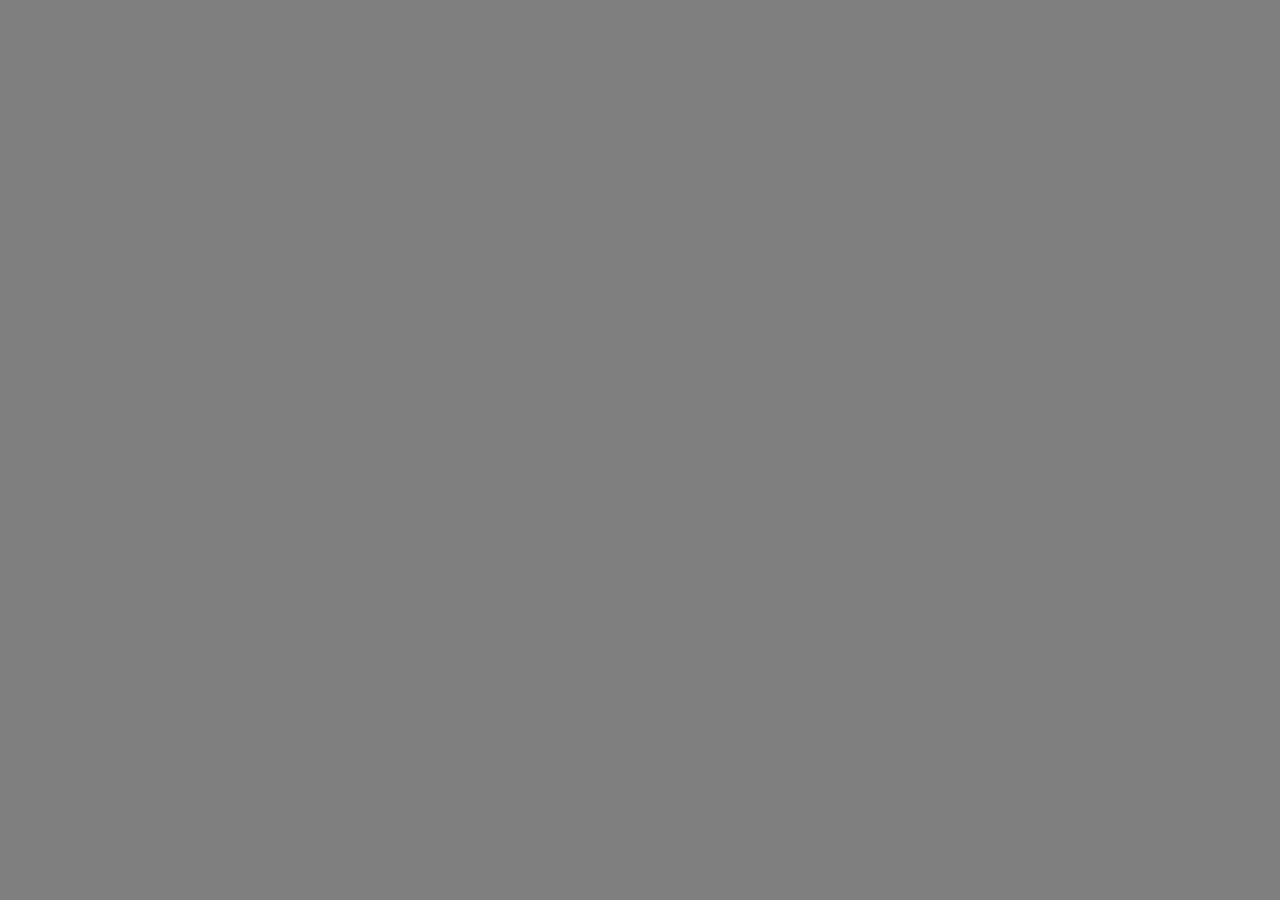
==== index.html @ 97218203 "init" ====
<html lang="en">

<head>
    <meta charset="UTF-8">
    <meta name="viewport" content="width=device-width, initial-scale=1.0">
    <meta name="description" content="">
    <meta name="keywords" content="">
    <meta name="author" content="Michele De Giorgi">

    <title>The Digital Humanities 2.0</title>

    <link rel="stylesheet" type="text/css" href="css/style.css">
    <link rel="stylesheet" type="text/css" href="css/menu.css">
    <link rel="icon" type="image/png" href="">
    <script src="script/main.js"></script>
</head>

<body>
    <!-- Navbar -->
    <div class="menu-wrap">
        <input type="checkbox" id="toggler" class="toggler">
        <div class="hamburger">
            <div></div>
        </div>
        <div class="menu">
            <div>
                <div>
                    <ul>
                        <li><a href="#">Home</a></li>
                        <li><a href="instructionmanual.html">Instruction Manual</a></li>
                        <li><a id="aboutmenu" href="#about">About</a></li>
                        <li><a href="topic/whatdh.html">What is(n't) Digital Humanities</a></li>
                        <li><a href="topic/opensource.html">Open Source</a></li>
                        <li><a href="topic/generativehumanities.html">Generative Humanities</a></li>
                        <li><a href="topic/processgod.html">Process is the new god</a></li>
                        <li><a href="topic/theorypractice.html">Making theory, making practice</a></li>
                        <li><a href="topic/curation.html">Curation</a></li>
                        <li><a href="topic/discfinitude.html">Disciplinary finitude</a></li>
                        <li><a href="topic/beyonddh.html">Beyond Digital Humanities</a></li>
                    </ul>
                </div>
            </div>
        </div>
    </div>

    <section class="intro-showcase">
        <div class="video-container">
            <video src="https://i.imgur.com/MPFaMmq.mp4" autoplay muted loop></video>
        </div>
        <div class="container">
            <h1 id="pagetitle">The Digital Humanites Manifesto 2.0</h1>
        </div>
    </section>

    <section class="topics">
        <article class="topic topic1">
            <div class="container">
                <h2>What is(n't) Digital Humanities</h2>
                <a href="topic/whatdh.html"><input type="button" class="btn" value="Read more"></a>
            </div>
        </article>

        <article class="topic topic2">
            <div class="container">
                <h2>Open Source</h2>
                <a href="topic/opensource.html"><input type="button" class="btn" value="Read more"></a>
            </div>
        </article>

        <article class="topic topic3">
            <div class="container">
                <h2>Generative Humanities</h2>
                <a href="topic/generativehumanities.html"><input type="button" class="btn" value="Read more"></a>
            </div>
        </article>

        <article class="topic topic4">
            <div class="container">
                <h2>Process is the new god</h2>
                <a href="topic/processgod.html"><input type="button" class="btn" value="Read more"></a>
            </div>
        </article>

        <article class="topic topic5">
            <div class="container">
                <h2>Making theory, making practice</h2>
                <a href="topic/theorypractice.html"><input type="button" class="btn" value="Read more"></a>
            </div>
        </article>

        <article class="topic topic6">
            <div class="container">
                <h2>Curation</h2>
                <a href="topic/curation.html"><input type="button" class="btn" value="Read more"></a>
            </div>
        </article>

        <article class="topic topic7">
            <div class="container">
                <h2>Disciplinary finitude</h2>
                <a href="topic/discfinitude.html"><input type="button" class="btn" value="Read more"></a>
            </div>
        </article>

        <article class="topic topic8">
            <div class="container">
                <h2>Beyond Digital Humanities</h2>
                <a href="topic/beyonddh.html"><input type="button" class="btn" value="Read more"></a>
            </div>
        </article>

    </section>



    <section id="about">
        <div class="container">
            <h2>About</h2>
            <blockquote cite="http://www.toddpresner.com/?p=7">
                The purpose of the Digital Humanities Manifesto is
                to arouse debate about what the Humanities can and should be doing
                in the 21st century, particularly concerning the digital culture wars,
                which are, by and large, being fought and won by corporate interests.
                It is also a call to assert the relevance and necessity of the Humanities
                in a time of downsizing and persistent requiems of their death.
                The Humanities, I believe, are more necessary than ever as our cultural heritage
                as a species migrates to digital formats.
                This is a watershed moment in the history of human civilization,
                in which our relationship to knowledge and information is changing in profound and
                unpredictable ways. Digital Humanities studies the cultural and social impact of new
                technologies as well as takes an active role in the design, implementation, interrogation,
                and subversion of these technologies.
                <p>-<a href="http://www.toddpresner.com/?p=7">Todd Presner</a>, Chair of UCLA’s Digital Humanities
                    Program</p>
            </blockquote>
            <p>
                The document was released in 2009. Even if the document was released over 10 years ago, many of its
                points are still unrealized today. Some of its parts were written by Jeffrey Schnapp, Todd Presner and
                Peter Lunenfeld.
                Other parts were written (and critiqued) by commenters on the Commentpress blog and still
                other parts of the manifesto were written by authors who participated in the seminars.
                This document has the hand and words of about 100 people in it.
            </p>
            <p>
                This website is an interactive and dynamic adaption of the document, that was realized by
                Michele De Giorgi (597916), a student from Pisa University, for the course
                of Web design and Web programming. <br>
                If you have any question, please feel free to send an email to
                <a href="mailto:m.degiorgi4@studenti.unipi.it">m.degiorgi4 (at) studenti.unipi.it</a>
            </p>
            <p class="credits">
                The videos used in the big headers were downloaded from <a href="https://www.pexels.com"
                    target="_blank">Pexels.com</a>
                and <a href="https://pixabay.com/" target="_blank">Pixabay.com</a>.
                All the gifs were downloaded from <a href="https://giphy.com" target="_blank">Giphy.com</a> and some of
                the cool ones were created by
                <a href="https://giphy.com/g1ft3d" target="_blank">G1ft3d</a>, <a
                    href="https://giphy.com/11udart">Vibeke Bertelsen (Udart)</a>,
                <a href="https://giphy.com/anthonyantonellis" target="_blank">Anthony Antonellis</a>, <a
                    href="https://giphy.com/stefanie_franciotti" target="_blank">Stefanie Franciotti</a>,
                <a href="https://giphy.com/kingpalewave" target="_blank">kingpalewave</a> and <a
                    href="https://giphy.com/hateplow" target="_blank">hateplow</a>.
                The icons were made by <a href="https://www.flaticon.com/authors/ultimatearm" title="ultimatearm"
                    target="_blank">ultimatearm</a> and <a href="https://www.flaticon.com/authors/freepik" title="Freepik">Freepik</a> 
                from <a href="https://www.flaticon.com/"
                    title="Flaticon">www.flaticon.com</a>

            </p>
        </div>
    </section>


</body>

</html>
---- css/style.css ----
@import url('https://fonts.googleapis.com/css2?family=Open+Sans:ital,wght@0,300;0,400;0,600;0,700;0,800;1,300;1,400;1,600;1,700;1,800&display=swap');
@import url('https://fonts.googleapis.com/css2?family=Nunito:ital,wght@0,200;0,300;0,400;0,600;0,700;0,800;0,900;1,200;1,300;1,400;1,600;1,700;1,800;1,900&display=swap');

/* Reset for box-sizing */
*,
*::before,
*::after {
    box-sizing: border-box;
    margin: 0;
    padding: 0;
}

html {
    scroll-behavior: smooth;
}

body {
    font-family: 'Open Sans', sans-serif, 'Nunito', sans-serif;
    font-size: 1.25em;
    line-height: 1.5em;
    margin: 0;
    padding: 0;
}

.main {
    opacity: 0;
    display: none;
    transition: opacity 2s ease-in;
}

.container {
    width: 100%;
    margin: auto;
    text-align: center;
    overflow: hidden;
    padding: 0rem 1rem;
}

/* Typography */
h1,
h2,
h3,
h4 {
    font-family: 'Open Sans', sans-serif;
    font-weight: 800;
}

p {
    font-family: 'Nunito', sans-serif;
}

/* Buttons */
.btn {
    display: inline-block;
    padding: 20px 35px;
    background: rgba(1, 0, 0, 0);
    color: #fff;
    border-radius: 0px;
    border: 1px #fff solid;
    margin-top: 5px;
    font-size: 1em;
    cursor: pointer;
}

.btn:hover {
    background: #17bebbff;
    transform: scale(0.98);
}

/* Before we start page*/
.intro-showcase {
    position: relative;
    width: 100%;
    height: 100vh;
    display: flex;
    flex-direction: column;
    align-items: center;
    justify-content: center;
    text-align: center;
    padding: 0 20px;
    color: #FFF;
}

.intro-showcase .btn {
    margin: 10px 50px;
}

.intro-showcase #no:hover {
    background-color: #e4572eff;
}

.intro-showcase h1 {
    line-height: 1.1em;
    font-weight: 800;
    font-size: 1.777em;
    margin-bottom: 20px;
}

.video-container {
    position: absolute;
    top: 0;
    left: 0;
    width: 100%;
    height: 100%;
    overflow: hidden;
    background: url(mg/intro-cover.jpg) no-repeat center center center/cover;
}

.video-container video {
    min-width: 100%;
    min-height: 100%;
    object-fit: cover;
    position: absolute;
    top: 50%;
    left: 50%;
    transform: translate(-50%, -50%);
}

.video-container::after {
    content: "";
    position: absolute;
    top: 0;
    left: 0;
    height: 100%;
    width: 100%;
    background-color: rgba(1, 0, 0, 0.5)
}

.intro-showcase .container {
    z-index: 10;
}

/* Search elsewhere page */
.nopage {
    display: flex;
    justify-content: center;
    align-items: center;
    height: 100vh;
    background: #2e282aff;
}

.nopage img {
    width: 100%;
}

.nopage h1 {
    color: #fff;
    font-size: 1.777em;
    line-height: 1.2em;
    margin: 40px 0px 20px 0px;
}

.nopage .btn {
    padding: 10px 10px;
}

.nopage .btn:hover {
    background-color: #e4572eff;
}

/* Introduction page */
.intro-header {
    background-color: #ffc914ff;
    height: 100vh;
    display: flex;
    justify-content: center;
    align-items: center;
}

.intro-header .container p {
    font-size: 1.777em;
    font-weight: 500;
    line-height: 1em;
}

.slider-wrapper {
    font-size: 2.369em;
    font-weight: 800;
    font-family: 'Open Sans', sans-serif;
    text-transform: uppercase;
    display: flex;
    align-items: center;
    justify-content: center;
    margin-top: 20px;
}

.intro-header .slider {
    height: 70px;
    padding-top: 10px;
    padding-left: 15px;
    overflow: hidden;
}

.intro-header .slider div {
    height: 50px;
    margin-bottom: 50px;
    padding: 2px 15px;
    text-align: center;
    box-sizing: border-box;
}

.slider-text1 {
    animation: slide 2.5s linear infinite;
}

@keyframes slide {
    0% {
        margin-top: -400px;
    }

    11% {
        margin-top: -300px;
    }

    22% {
        margin-top: -300px;
    }

    33% {
        margin-top: -200px;
    }

    44% {
        margin-top: -200px;
    }

    55% {
        margin-top: -100px;
    }

    66% {
        margin-top: -100px;
    }

    77% {
        margin-top: 0px;
    }

    100% {
        margin-top: 0px;
    }
}

#intro-content {
    height: 100vh;
    width: 100%;
    display: flex;
    justify-content: center;
    align-items: center;
}

#intro-content .container {
    padding: 50px 15px;
}

#intro-content .container h2 {
    color: #2e282aff;
    font-size: 1.777em;
    line-height: 1.2em;
    margin-bottom: 30px;
}

#intro-content .container p {
    color: #2e282aff;
}

.intro-header .btn {
    margin-top: 30px;
    padding: 10px 10px;
}

#intro-content .btn {
    margin-top: 30px;
    padding: 10px 10px;
    border: 1px solid #2e282aff;
    color: #2e282aff;
}

.intro-header .btn:hover {
    background: #2e282aff;
}

#intro-content .btn:hover {
    background: #2e282aff;
    border: 1px solid #FFF;
    color: #fff;
}

/* Instruction manual page */
.wrapper {
    position: relative;
    margin: 0;
    padding: 0;
}

.slide-content {
    display: flex;
    justify-content: center;
    align-items: center;
    height: 100vh;
    color: #fff;
    cursor: pointer;
}

.slide-content span:first-child {
    color: #fff;
    font-size: 1.777em;
    margin-top: -3px;
}

.slide-content span {
    margin-left: 10px;
    font-size: 1.777em;
    font-weight: 800;
}


.slide1 {
    background: #2e282aff;
    -webkit-touch-callout: none;
    -webkit-user-select: none;
    -khtml-user-select: none;
    -moz-user-select: none;
    -ms-user-select: none;
    user-select: none;
}

.slide2 {
    background: #ffc914ff;
    -webkit-touch-callout: none;
    -webkit-user-select: none;
    -khtml-user-select: none;
    -moz-user-select: none;
    -ms-user-select: none;
    user-select: none;
}

.slide3 {
    background: #e4572eff;
    -webkit-touch-callout: none;
    -webkit-user-select: none;
    -khtml-user-select: none;
    -moz-user-select: none;
    -ms-user-select: none;
    user-select: none;
}

.slide4 {
    background: #76b041ff;
    -webkit-touch-callout: none;
    -webkit-user-select: none;
    -khtml-user-select: none;
    -moz-user-select: none;
    -ms-user-select: none;
    user-select: none;
}

.slide5 {
    background: #17bebbff;
    -webkit-touch-callout: none;
    -webkit-user-select: none;
    -khtml-user-select: none;
    -moz-user-select: none;
    -ms-user-select: none;
    user-select: none;
}

.slide-content #button5 span {
    font-family: 'Open Sans', sans-serif;
    color: #fff;
    font-size: 2.369em;
    margin-top: 0;
}

.slide5 #button5 {
    height: 20px;
    width: auto;
    background: rgba(0, 0, 0, 0);
    border: 0;
    animation: CreateButton 1s ease 1 normal forwards;
    cursor: pointer;
}

.slide5 #button5:hover {
    background: #e4572eff;
    transform: scale(0.98);
}

@keyframes CreateButton {
    from {
        border: 0 #fff solid;
        padding: 0;
        padding-top: 0;
        height: 0;
    }

    to {
        border: 1px #fff solid;
        padding: 10px 10px;
        height: 100px;

    }
}

#Ready {
    display: flex;
    flex-direction: column;
    align-items: center;
    justify-content: center;
    height: 100vh;
}

#Ready h2 {
    color: #2e282aff;
    font-size: 1.777em;

}

#Ready p {
    font-family: 'Nunito', sans-serif;
    color: #2e282aff;
    font-size: 1em;
    margin-top: 35px;
}

#Ready .btn {
    margin-top: 25px;
    padding: 10px 10px;
    border: 1px solid #2e282aff;
    color: #2e282aff;
    cursor: pointer;
}

/* Homepage */
.topic {
    display: flex;
    align-items: center;
    justify-content: center;
    height: 50vh;
    width: 100%;
    line-height: 1.6em;
    font-size: 1em;
}

.topic h2 {
    line-height: 1.1em;
    padding: 35px 0;
}

.topic .btn {
    padding: 5px 15px;
}

.topic1 {
    background: #2e282aff;
    color: #fff;
}

.topic2 {
    background: #17bebbff;
    
    color: #fff;
}

.topic3 {
    background: #ffc914ff;
    color: #fff;
}

.topic4 {
    background: #76b041ff;
    color: #fff;
}

.topic5 {
    background: #2e282aff;
    color: #fff;
}

.topic6 {
    background: #17bebbff;
    color: #fff;
}

.topic7 {
    background: #76b041ff;
    color: #fff;
}

.topic8 {
    background: #e4572eff;
    color: #fff;
}

.topic .btn:hover {
    background: #fff;
    color: #2e282aff;
}

#about {
    background: #2e282aff;
    height: auto;
    width: 100%;
    height: auto;
    padding: 50px 0;
}

#about .container {
    text-align: start;
}

#about .container h2 {
    text-align: center;
    color: #fff;
    font-size: 1.777em;
    line-height: 1.2em;
    margin: 0;
    padding: 15px;
}

#about .container blockquote {
    font-family: 'Nunito', sans-serif;
    font-size: 1em;
    color: #fff;
    margin: 0 0 20px 0;
}

#about .container blockquote > p {
    font-size: 0.75em;
    margin: 5px;
    padding: 0;
}

#about .container p {
    color: #fff;
    margin: 25px 0;
}

#about .container p a {
    color: #17bebbff;
    text-decoration: none;
}

#about .container p>a:hover {
    text-decoration: underline;
}

#about .credits {
    font-size: 0.75em;
}

/* Topic related code */
.topic-content {
    width: 100%;
    height: auto;
    display: flex;
    justify-content: center;
    font-family: 'Nunito', sans-serif;
    color: #2e282aff;
    padding: 0;
}

.topic-content h2,
.topic-content h3 {
    text-align: center;
    margin-top: 65px;
    line-height: 1.1em;
}

.topic-content h3 {
    margin-bottom: 20px;
}

.topic-content p {
    margin: 30px 0;
}

.topic-content p > img {
    padding: 30px 0;
}

.topic-content ul {

    margin: -20px 0px 30px 15px;
}

.topic-content ul li {
    padding-bottom: 10px;
}

.topic-content img {
   display: block;
   margin: auto;
   width: 100%;
}

.topic-content picture {
    display: block;
    margin: 30px auto;
    margin: 30px 0;
}

.topic-content picture > p{
    margin-top: 5px;
    margin-bottom: 50px;
}

.topic-content figcaption {
    text-align: center;
    font-size: 0.75em;
}

.topic-content figcaption a {
    color: #17bebbff;
    text-decoration: none;
}

.topic-content figcaption a:hover {
    text-decoration: underline;
}

.content-container {
    margin: 0;
    overflow: hidden;
    padding: 2.5rem 1rem;
    width: 30em;
}

.next-topic-showcase {
    position: relative;
    width: 100%;
    height: 100vh;
    display: flex;
    flex-direction: column;
    align-items: center;
    justify-content: center;
    text-align: center;
    padding: 0 20px;
    color: #FFF;
}

.next-topic-showcase .container {
    z-index: 10;
}

.next-topic-showcase .btn {
    padding: 10px
}

.next-topic-showcase .container .btn:hover {
    transform: scale(0.98);
    background: #fff;
    color: #000;
}

.next-topic-showcase h2 {
    font-size: 1.777em;
    line-height: 1.3em;
    margin: 15px 0;
}

.next-topic-showcase p {
    font-size: 1.333em;
    margin: 5px 0;
}

.next-topic-showcase .btn {
    margin: 20px 0;
}

/* What is(n't) Digital Humanities page */
.topic1 video {
    left: 90%;
}

/* Open source page */
.topic-slide-content {
    display: flex;
    justify-content: center;
    align-items: center;
    flex-direction: column;
    min-height: 85vh;
    color: #fff;
    cursor: pointer;
    padding: 20px;
    text-align: center;
}

.topicslider {
    display: flex;
    align-items: center;
    flex-direction: column;
}

.topicslider h2 {
    text-align: center;
    font-size: 1.777em;
    line-height: 1.2em;
    color: #2e282aff;
    margin: 30px 0;
}

.topicslider img {
    width: 100%;
}

.topicslider .slide1 {
    background: #76b041ff;
}

.topicslider .slide2 {
    background: #ffc914ff;
}

.topicslider .slide3 {
    background: #e4572eff;
}

.topic-slide-content span {
    font-size: 2.369em;
    font-weight: 800;
    margin: 40px 0;
}

/* Process is the new god page */
.topic-content .content-container span {
    text-decoration: line-through;
}

.topic-content .chad,
.topic-content .virgin {
    margin: 30px 0;
    display: flex;
    align-items: center;
    flex-direction: column;
}

.topic-content .chad img,
.topic-content .virgin img {
    width: 50%;
    margin: 15px 0 35px 0;
}

/* Making theory, making practice page */
.topic-content .logo {
    width: 200px;
}

/* Media queries */
@media screen and (min-width: 480px) {
    .container {
        width: 100%;
    }

    /* Topic related code */
    .intro-showcase h1 {
        font-size: 2.369em;
    }

    .intro-showcase h3 {
        font-size: 1.333em;
    }

    .topic-content h2 {
        font-size: 1.777em;
    }

    .topic-content h3 {
        font-size: 1em;
    }

    .topic-content img {
        width: 450px;
    }

    .next-topic-showcase h2 {
        font-size: 1.777em;
    }

    /* Search elsewhere page */
    .nopage img {
        width: 400px;
    }

    /* Introduction page*/
    .slider-wrapper {
        font-size: 3.157em;
    }

    #intro-content .container h2 {
        font-size: 2.369em;
    }

    #intro-content .container {
        width: 80%;
    }

    /* Instruction */
    .slide-content span:first-child {
        font-size: 2.369em;
    }

    .slide-content span {
        font-size: 2.369em;
        font-weight: 800;
    }

    #Ready h2 {
        font-size: 2.369em;
    }

    #Ready p {
        font-size: 1em;
    }

    /* Homepage */
    .topic .btn {
        font-size: 1em;
    }

    .topic {
        font-size: 1.333em;
    }

    #about .container h2 {
        font-size: 2.369em;
    }

    /* What isn't Digital Humanities page */
    .video-container video {
        left: 450px;
    }

    /* Open source page */
    .topicslider img {
        width: 450px;
        margin-bottom: 30px;
    }

    /* Process is the new god page */
    .topic-content .chad img,
    .topic-content .virgin img {
        width: 200px;
        height: auto;
    }
}

@media screen and (min-width: 768px) {
    .container {
        width: 80%;
    }

    .btn {
        font-size: 1.333em;
    }

    /* Before we start page*/
    .intro-showcase h1 {
        font-size: 2.369em;
    }

    .intro-showcase .container {
        width: 80%;
    }

    /* Search elsewhere page */
    .nopage h1 {
        font-size: 2.369em;
    }

    .nopage img {
        width: 400px;
    }

    /* Introduction page */
    .slider-wrapper {
        font-size: 3.157em;
    }

    #intro-content .container p {
        padding: 0 80px;
    }

    #intro-content .container h2 {
        font-size: 2.369em;
    }

    /* Instruction */
    .slide-content span {
        font-size: 3.157em;
    }

    .slide-content span:first-child {
        font-size: 4.209em;
        margin-top: -10px;
    }

    .slide-content #button5 span {
        font-size: 3.157em;
    }

    .slide-content #button5 span {
        font-size: 4.209em;
    }

    @keyframes CreateButton {
        from {
            border: 0 #fff solid;
            padding: 0;
            padding-top: 0;
            height: 0;
        }

        to {
            border: 1px #fff solid;
            padding: 10px 10px;
            height: 120px;

        }
    }

    #Ready h2 {
        font-size: 3.157em;
    }

    #Ready p {
        font-size: 1em;
        margin-top: 50px;
        margin-bottom: 10px;
    }

    /* Homepage */
    .pagetitle {
        font-size: 1.777em;
    }

    .topic .btn {
        font-size: 1em;
    }

    .topic {
        font-size: 1.333em;
    }

    #about .container h2 {
        font-size: 3.157em;
    }

    #about .container {
        text-align: center;
    }

    #about .container p,
    #about .container blockquote {
        padding: 0 80px;
    }
   
}

@media screen and (min-width: 992px) {
    .container {
        width: 80%;
    }

    /* Topic related code */
    .intro-showcase h1 {
        font-size: 3.157em;
    }

    .intro-showcase h3 {
        font-size: 1.777em;
    }

    .topic-content h2 {
        font-size: 1.777em;
    }

    .topic-content h3 {
        font-size: 1em;
    }

    .topic-content img {
        width: 450px;
    }

    .next-topic-showcase h2 {
        font-size: 2.369em;
    }

    .next-topic-showcase p {
        font-size: 1.777em;
    }


    /* Before we start page*/
    .intro-showcase .container {
        width: 80%;
    }

    /* Search elsewhere page */
    .nopage h1 {
        font-size: 2.369em;
    }

    .nopage .btn {
        padding: 20px 30px;
    }

    .nopage img {
        width: 400px;
    }

    /* Introduction page */
    .slider-wrapper {
        font-size: 3.157em;
    }

    #intro-content .container p {
        padding: 0 150px;
    }

    #intro-content .container h2 {
        font-size: 2.369em;
    }

    /* Homepage */
    #about .container p,
    #about .container blockquote {
        padding: 0 150px;
    }

    /* Instruction */
    .slide-content span {
        font-size: 3.157em;
    }

    .slide-content span:first-child {
        font-size: 4.209em;
        margin-top: -10px;
    }

    .slide-content #button5 span {
        font-size: 3.157em;
    }

    .slide-content #button5 span {
        font-size: 4.209em;
    }

    @keyframes CreateButton {
        from {
            border: 0 #fff solid;
            padding: 0;
            padding-top: 0;
            height: 0;
        }

        to {
            border: 1px #fff solid;
            padding: 10px 10px;
            height: 120px;

        }
    }

    #Ready h2 {
        font-size: 3.157em;
    }

    #Ready p {
        font-size: 1.333em;
        margin-top: 50px;
        margin-bottom: 20px;
    }

    /* Homepage */
    .topics {
        display: flex;
        flex-wrap: wrap;
    }

    .topic {
        width: 50%;
    }

    /* What isn't Digital Humanities page */
    .video-container video {
        left: 50%;
    }


    /* Open source page */
    .topic-slide-content {
        padding: 20px 220px;
    }

    .topic-slide-content span {
        font-size: 3.157em;
    }

    .topicslider img {
        width: 500px;
    }
}

@media screen and (min-width: 1200px) {
    .container {
        width: 80%;
    }

    /* Before we start page*/
    .intro-showcase .container {
        width: 80%;
    }

    /* Search elsewhere page */
    .nopage h1 {
        font-size: 3.157em;
    }

    .nopage img {
        width: 500px;
    }

    /* Introduction page */
    .slider-wrapper {
        font-size: 4.209em;
    }

    .intro-header .container p {
        font-size: 2.369em;
        font-weight: 500;
    }

    #intro-content .container p {
        padding: 0 220px;
    }

    #intro-content .container h2 {
        font-size: 2.369em;
    }

    /* Homepage */
    #about .container p,
    #about .container blockquote {
        padding: 0 200px;
    }

    /* Open source page */
    .topic-slide-content {
        padding: 20px 300px;
    }

    .topicslider img {
        width: 40%;
    }
}
---- css/menu.css ----
.menu-wrap {
    position: fixed;
    top: 0;
    left: 0;
    z-index: 99;
}

.menu-wrap .toggler {
    position: absolute;
    top: 0;
    left: 0;
    z-index: 999;
    cursor: pointer;
    width: 50px;
    height: 50px;
    opacity: 0;
}

.menu-wrap .hamburger {
    position: absolute;
    top: 0;
    left: 0;
    z-index: 1;
    padding: 1rem;
    width: 60px;
    height: 60px;
    display: flex;
    align-items: center;
    justify-content: center;
}

/* Hamburger line */
.menu-wrap .hamburger>div {
    position: relative;
    width: 100%;
    height: 3px;
    background-color: #fff;
    display: flex;
    align-items: center;
    justify-content: center;
    transition: all 0.4s ease;
}

/* Top and bottom lines */
.menu-wrap .hamburger>div::before,
.menu-wrap .hamburger>div::after {
    content: '';
    position: absolute;
    z-index: 1;
    top: -10px;
    width: 100%;
    height: 3px;
    background-color: inherit;
}

/* Moves line down */
.menu-wrap .hamburger>div::after {
    top: 10px;
}

/* Toggler animate */
.menu-wrap .toggler:checked+.hamburger>div {
    transform: rotate(135deg);
    background-color: #fff;
}

/* Turn lines into x */
.menu-wrap .toggler:checked+.hamburger>div::before,
.menu-wrap .toggler:checked+.hamburger>div::after {
    top: 0;
    transform: rotate(90deg);
}

/* Rotate on hover when checked */
.menu-wrap .toggler:checked:hover+.hamburger>div {
    transform: rotate(225deg);
}

/* Show menu */
.menu-wrap .toggler:checked ~ .menu{
    visibility: visible;
}

.menu-wrap .toggler:checked ~ .menu > div{
    transition-duration: 0.5s;
    left: 0%;   
}

.menu-wrap .toggler:checked ~ .menu > div > div{
   opacity: 1;
   transition: opacity 1s ease; 
}

#intro-showcase .container {
    position: relative;
}

.menu-wrap .menu {
    position: fixed;
    top: 0;
    left: 0;
    width: 100%;
    height: 100%;
    display: flex;
    align-items: center;
    justify-content: center;
    visibility: hidden;
    font-family: 'Open Sans', sans-serif;
    font-weight: 800;
}

.menu-wrap .menu>div {
    background: #ffc914ff;
    width: 100%;
    height: 200vh;
    display: flex;
    flex: none;
    align-items: center;
    justify-content: center;
    transition: all 0.2s ease;
    position: absolute;
    left: -100%;
}

.menu-wrap .menu>div>div {
    text-align: center;
    max-width: 90vh;
    max-height: 100vh;
    opacity: 0;
    transition: opacity 0.2s ease;
}

.menu-wrap .menu>div>div>ul {
    padding: 0%;
}

.menu-wrap .menu>div>div>ul>li {
    list-style: none;
    color: #2e282aff;
    font-size: 1em;
    padding: 2px;
}


.menu-wrap .menu>div>div>ul>li>a {
    color: #000;
    text-decoration: none;
    text-transform: uppercase;
}

.menu-wrap .menu>div>div>ul>li>a:hover {
    color: #fff;
}

@media screen and (min-width: 480px) {
    .menu-wrap .menu>div>div>ul>li {
        font-size: 1.333em;
    }
}

@media screen and (min-width: 768px) {
    .menu-wrap .menu>div>div>ul>li {
        font-size: 1.777em;
        padding: 5px;
        line-height: 0.9em;
    }
}

@media screen and (min-width: 992px) {
    .menu-wrap .menu>div>div {
        max-width: 100%;
    }

    .menu-wrap .menu>div>div>ul>li {
        font-size: 2.369em;
        padding: 10px;
        line-height: 0.7em;
    }
}
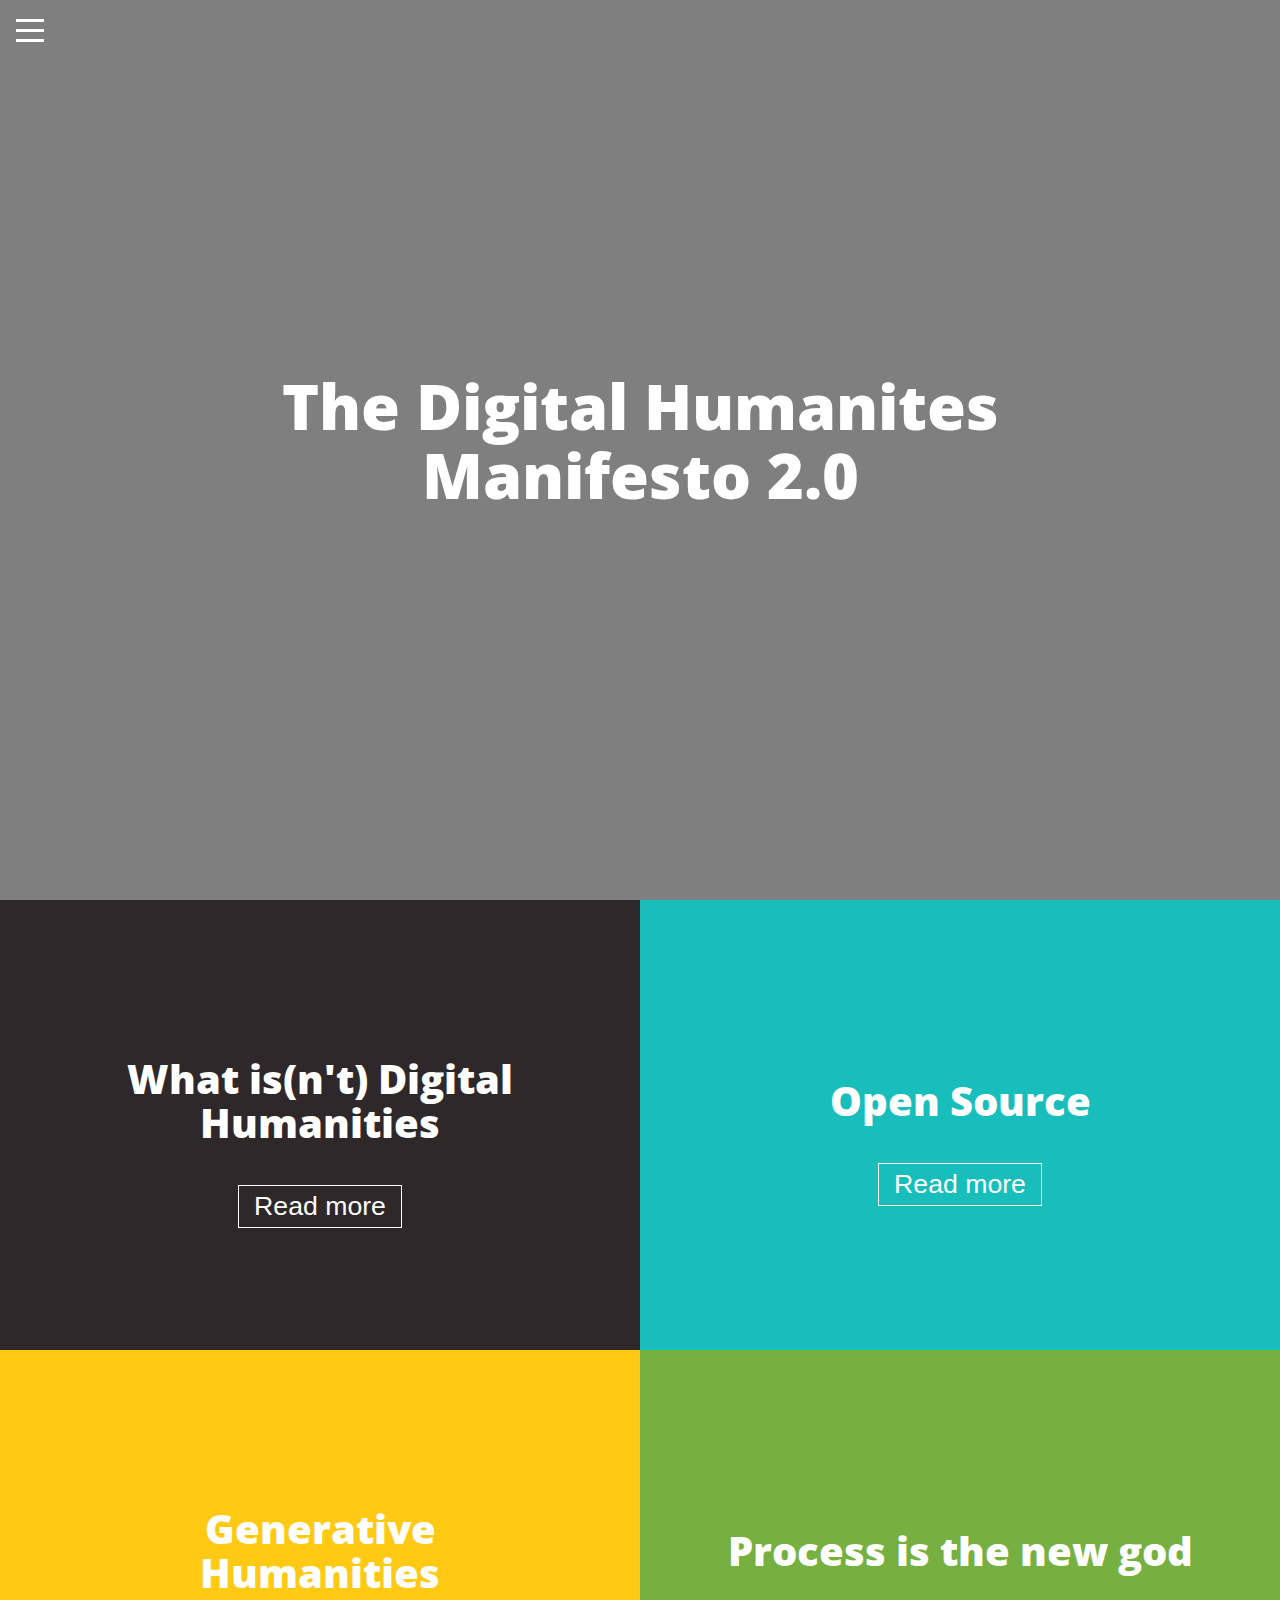
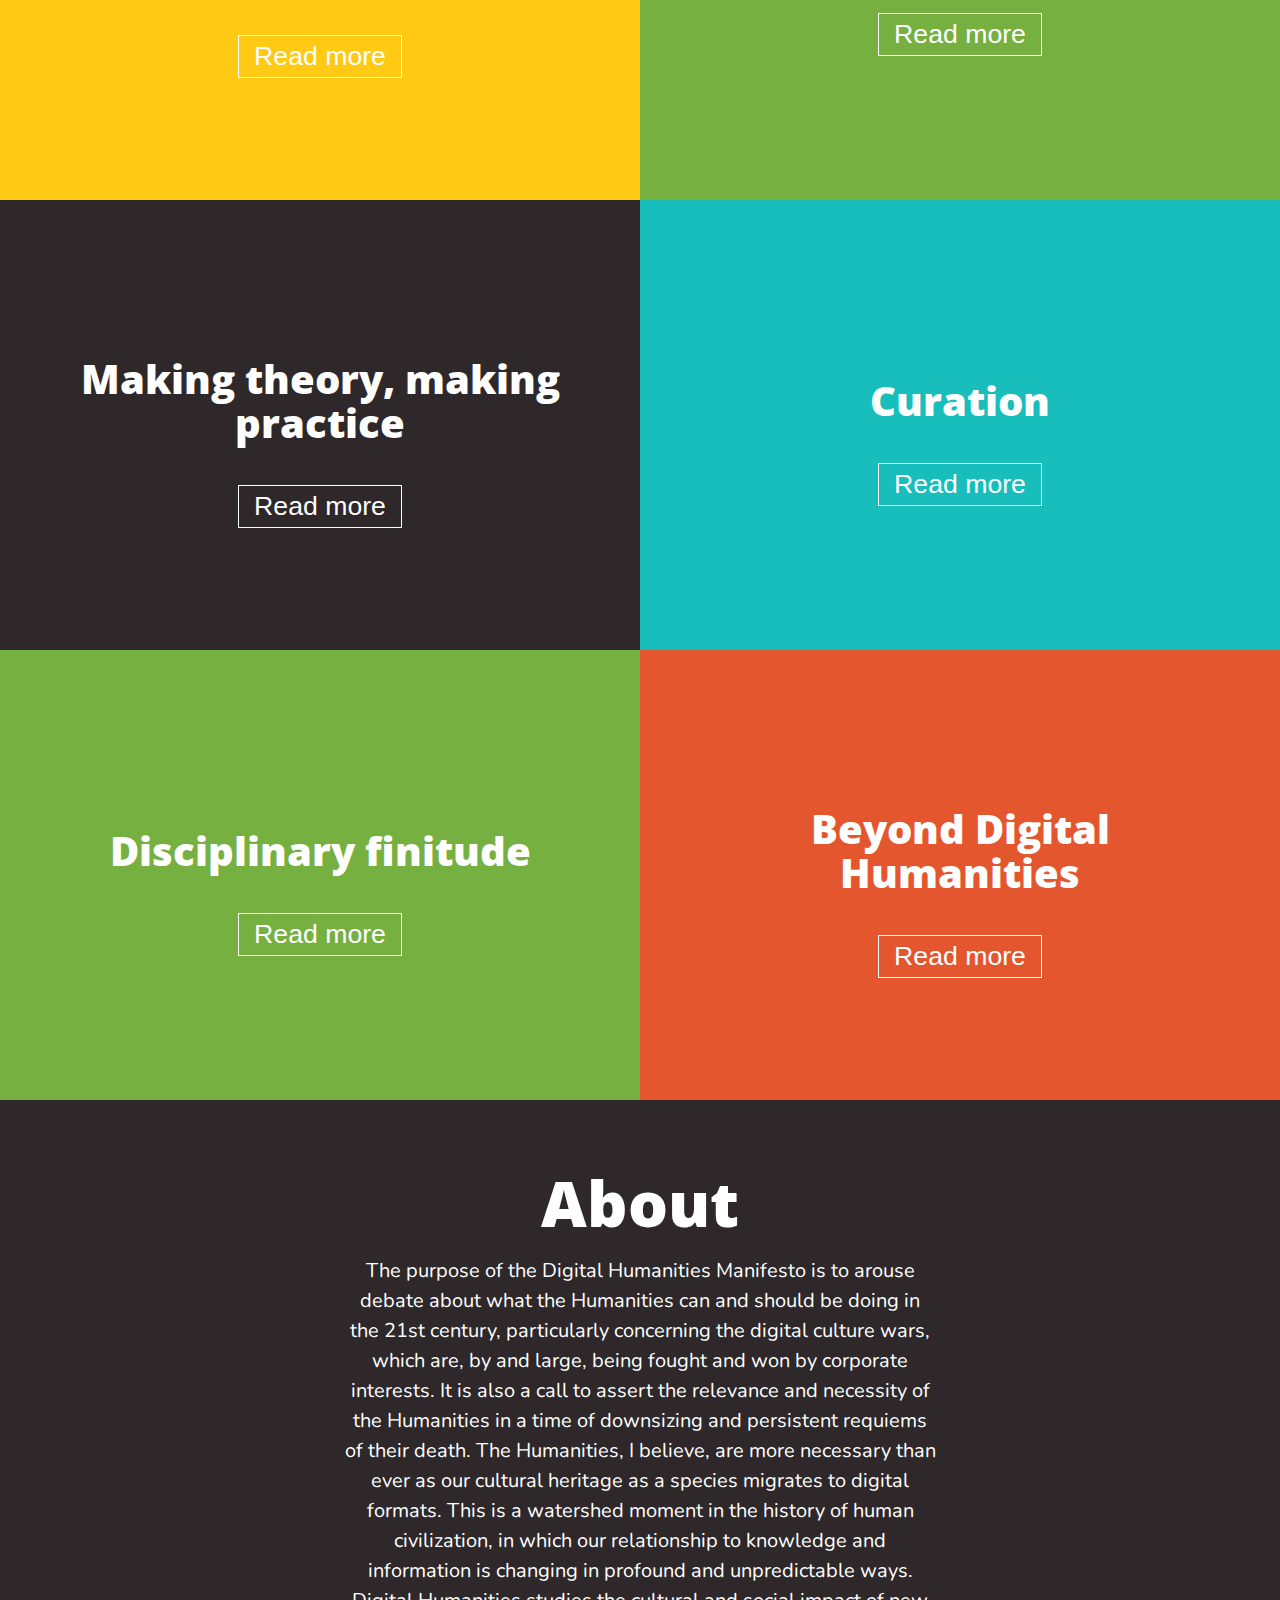
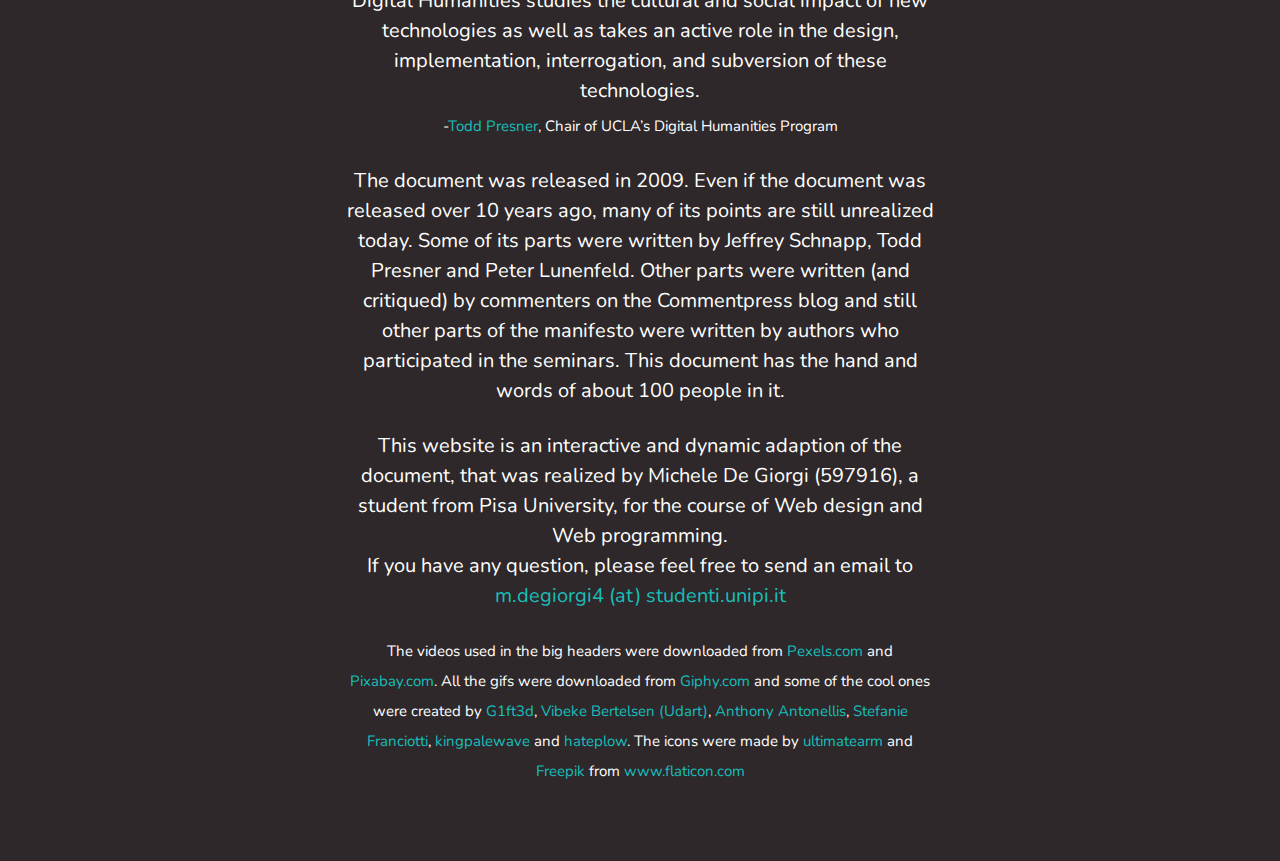
==== commit 951cc20d: "Minor changes" ====
--- a/index.html
+++ b/index.html
@@ -1,3 +1,4 @@
+<!DOCTYPE html>
 <html lang="en">
 
 <head>
@@ -11,7 +12,7 @@
 
     <link rel="stylesheet" type="text/css" href="css/style.css">
     <link rel="stylesheet" type="text/css" href="css/menu.css">
-    <link rel="icon" type="image/png" href="">
+  
     <script src="script/main.js"></script>
 </head>
 
--- a/css/style.css
+++ b/css/style.css
@@ -103,7 +103,7 @@
     width: 100%;
     height: 100%;
     overflow: hidden;
-    background: url(mg/intro-cover.jpg) no-repeat center center center/cover;
+    background: url(mg/intro-cover.jpg) no-repeat cover;
 }
 
 .video-container video {
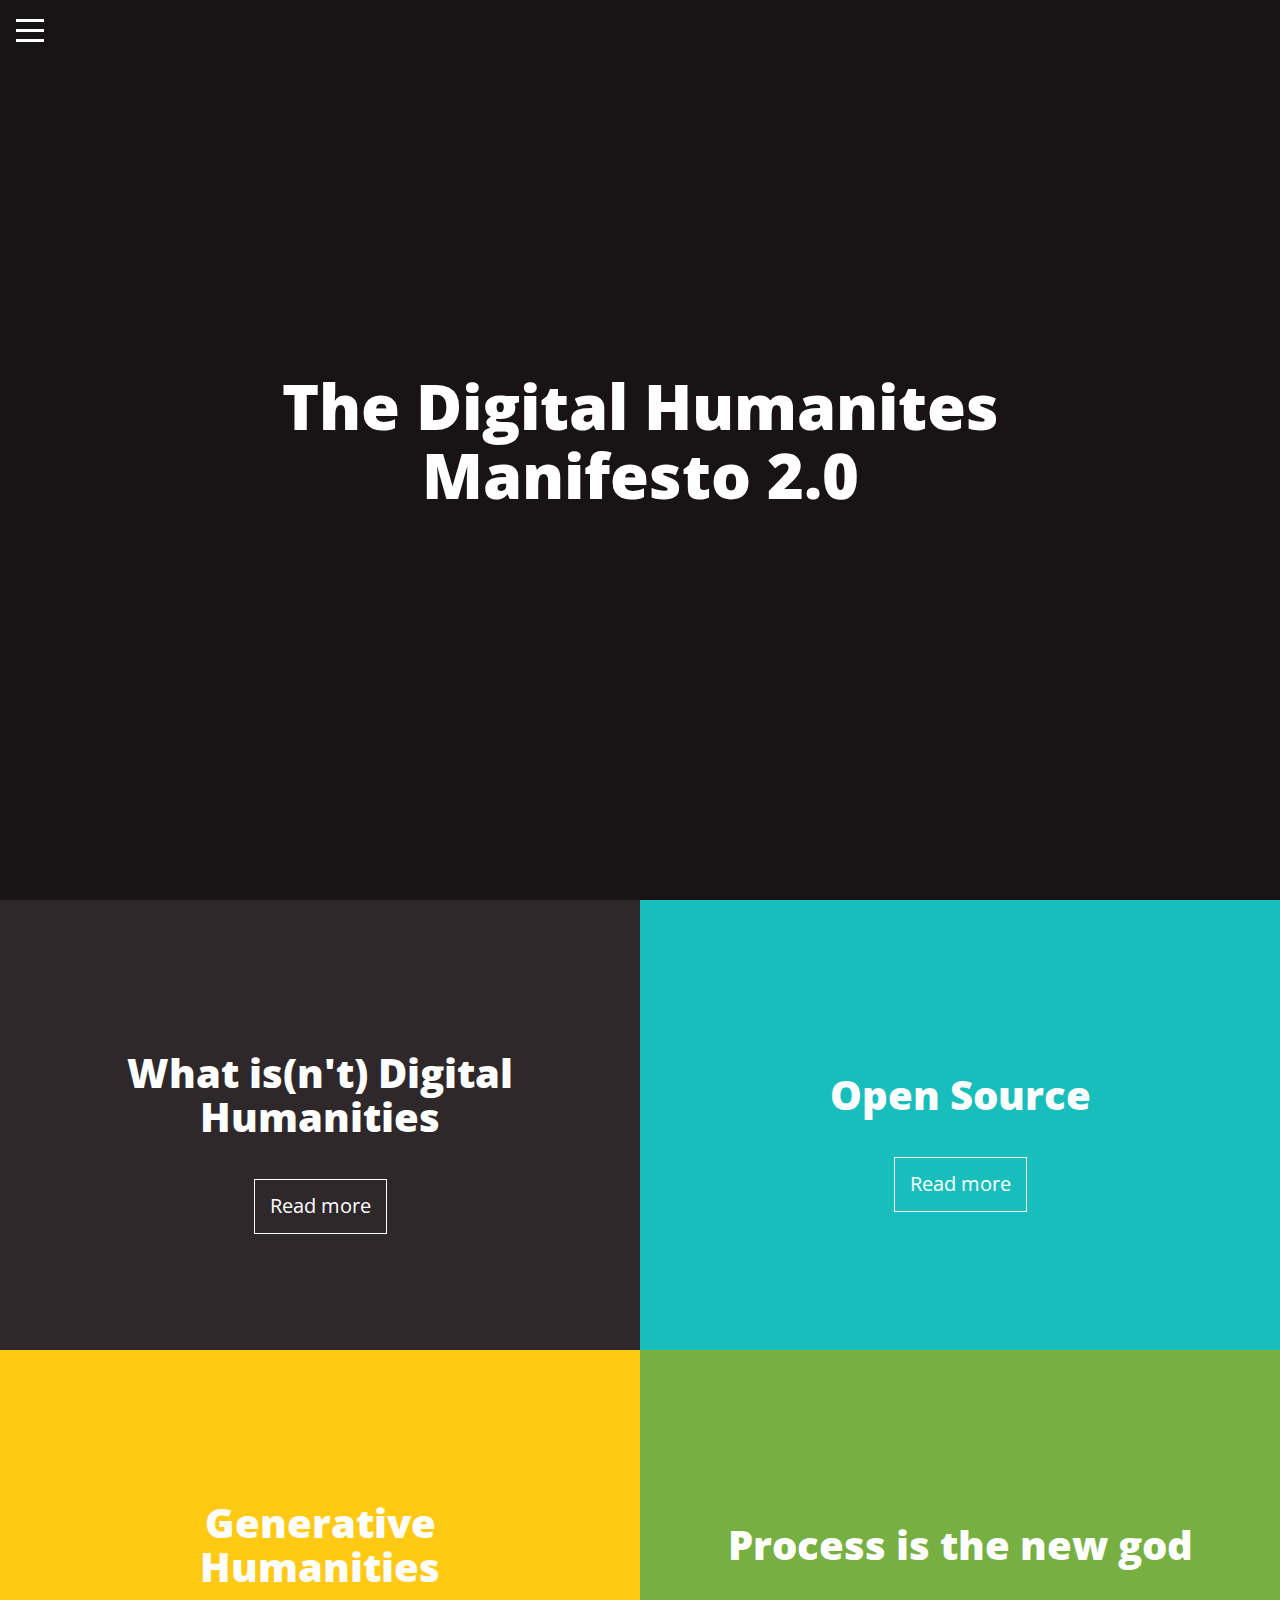
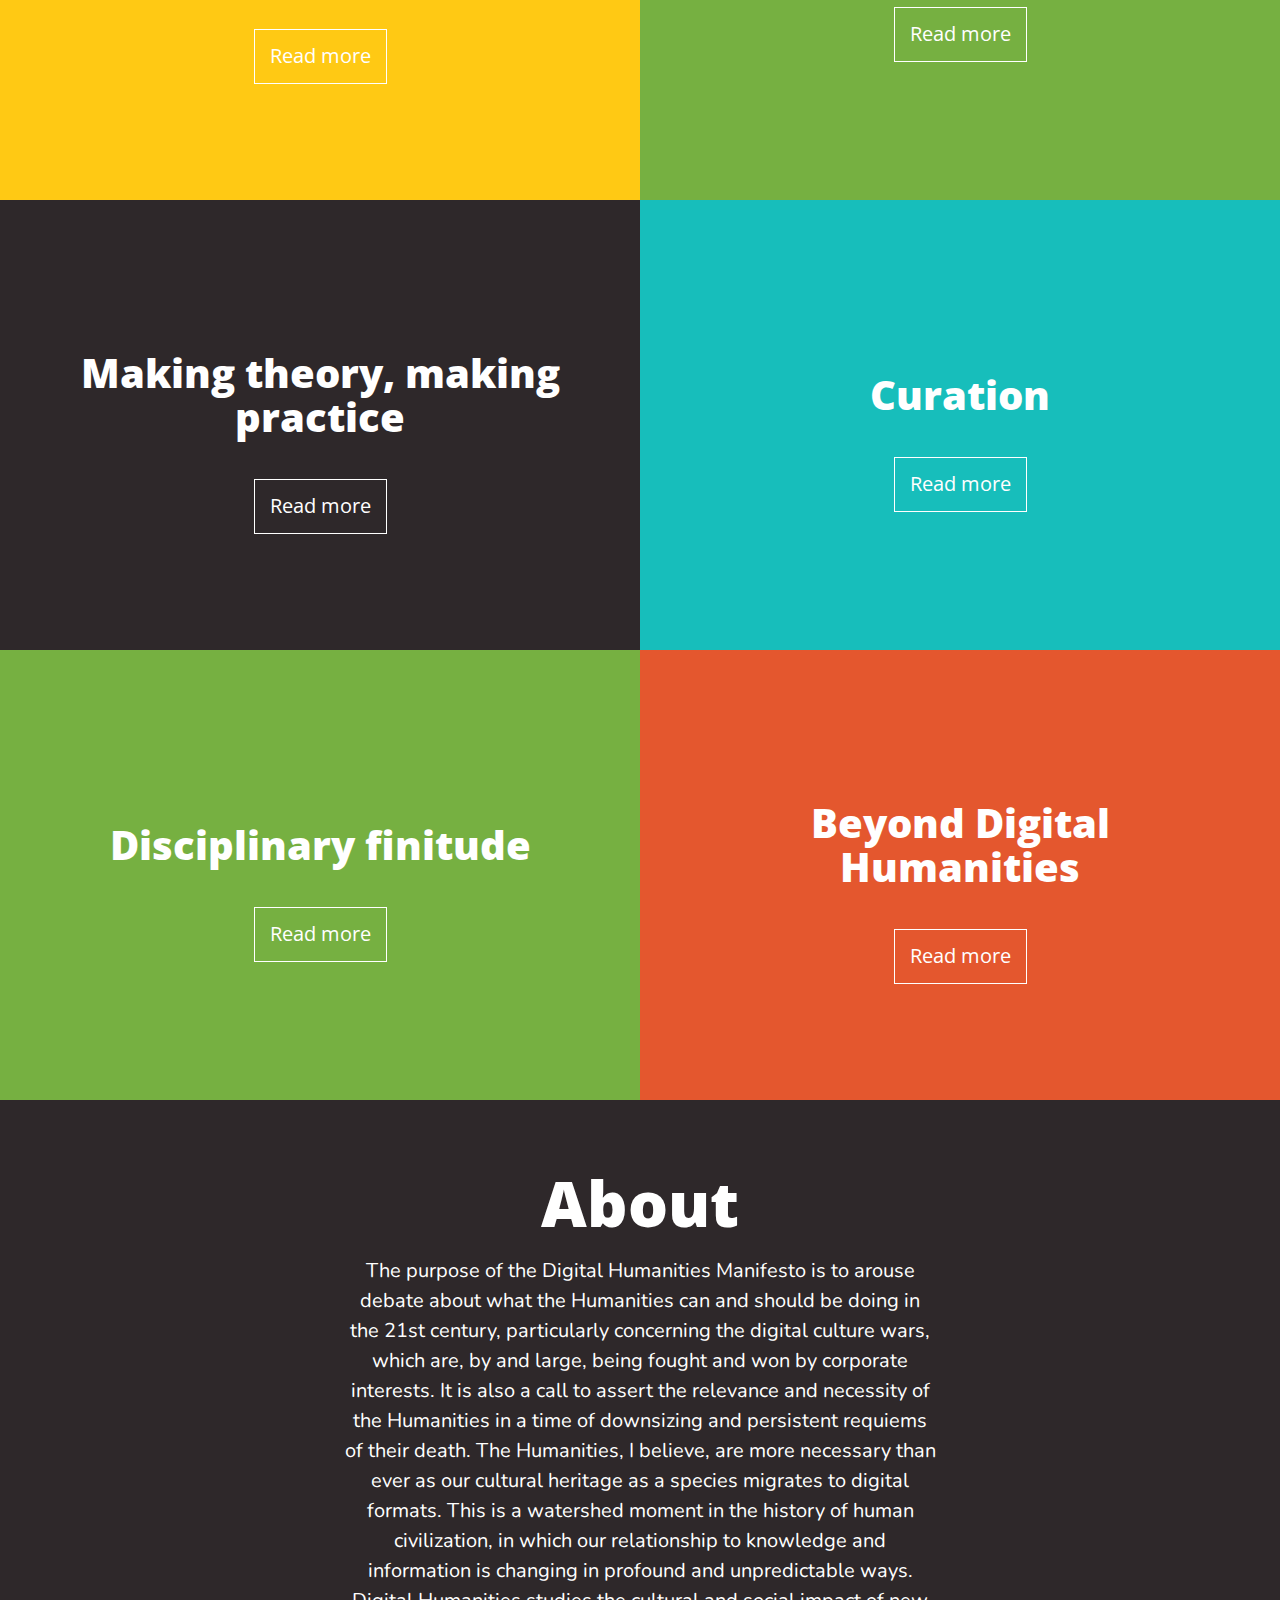
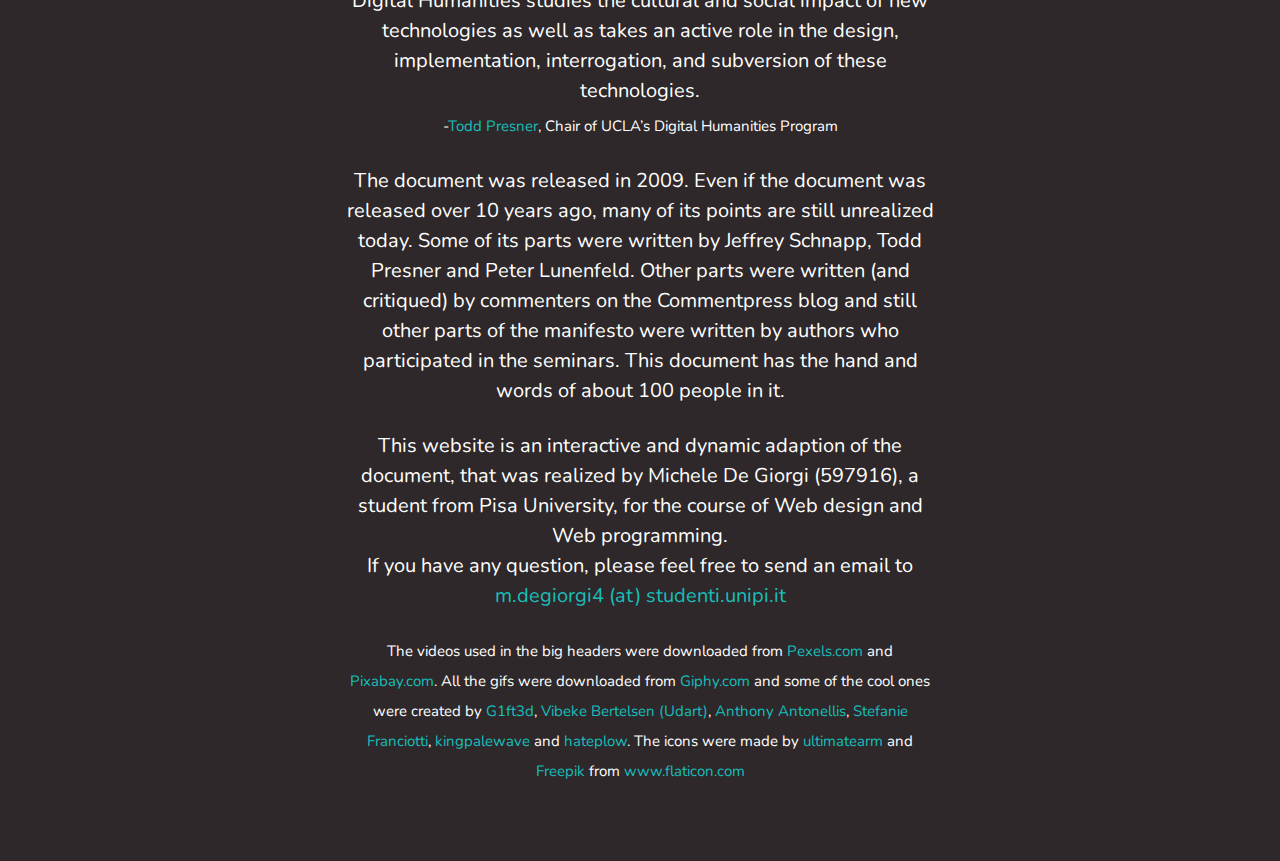
==== commit 7deb0837: "Fixed major path problem and button problems" ====
--- a/index.html
+++ b/index.html
@@ -12,11 +12,11 @@
 
     <link rel="stylesheet" type="text/css" href="css/style.css">
     <link rel="stylesheet" type="text/css" href="css/menu.css">
-  
+    <link rel="icon" type="image/png" href="img/favicon.gif">
     <script src="script/main.js"></script>
 </head>
 
-<body>
+<body class="homepage">
     <!-- Navbar -->
     <div class="menu-wrap">
         <input type="checkbox" id="toggler" class="toggler">
@@ -57,56 +57,56 @@
         <article class="topic topic1">
             <div class="container">
                 <h2>What is(n't) Digital Humanities</h2>
-                <a href="topic/whatdh.html"><input type="button" class="btn" value="Read more"></a>
+                <a href="topic/whatdh.html" class="btn">Read more</a>
             </div>
         </article>
 
         <article class="topic topic2">
             <div class="container">
                 <h2>Open Source</h2>
-                <a href="topic/opensource.html"><input type="button" class="btn" value="Read more"></a>
+                <a href="topic/opensource.html" class="btn">Read more</a>
             </div>
         </article>
 
         <article class="topic topic3">
             <div class="container">
                 <h2>Generative Humanities</h2>
-                <a href="topic/generativehumanities.html"><input type="button" class="btn" value="Read more"></a>
+                <a href="topic/generativehumanities.html" class="btn">Read more</a>
             </div>
         </article>
 
         <article class="topic topic4">
             <div class="container">
                 <h2>Process is the new god</h2>
-                <a href="topic/processgod.html"><input type="button" class="btn" value="Read more"></a>
+                <a href="topic/processgod.html" class="btn">Read more</a>
             </div>
         </article>
 
         <article class="topic topic5">
             <div class="container">
                 <h2>Making theory, making practice</h2>
-                <a href="topic/theorypractice.html"><input type="button" class="btn" value="Read more"></a>
+                <a href="topic/theorypractice.html" class="btn">Read more</a>
             </div>
         </article>
 
         <article class="topic topic6">
             <div class="container">
                 <h2>Curation</h2>
-                <a href="topic/curation.html"><input type="button" class="btn" value="Read more"></a>
+                <a href="topic/curation.html" class="btn">Read more</a>
             </div>
         </article>
 
         <article class="topic topic7">
             <div class="container">
                 <h2>Disciplinary finitude</h2>
-                <a href="topic/discfinitude.html"><input type="button" class="btn" value="Read more"></a>
+                <a href="topic/discfinitude.html" class="btn">Read more</a>
             </div>
         </article>
 
         <article class="topic topic8">
             <div class="container">
                 <h2>Beyond Digital Humanities</h2>
-                <a href="topic/beyonddh.html"><input type="button" class="btn" value="Read more"></a>
+                <a href="topic/beyonddh.html" class="btn">Read more</a>
             </div>
         </article>
 
--- a/css/style.css
+++ b/css/style.css
@@ -58,7 +58,8 @@
     border-radius: 0px;
     border: 1px #fff solid;
     margin-top: 5px;
-    font-size: 1em;
+    font-size: 0.75em;
+    text-decoration: none;
     cursor: pointer;
 }
 
@@ -103,7 +104,7 @@
     width: 100%;
     height: 100%;
     overflow: hidden;
-    background: url(mg/intro-cover.jpg) no-repeat cover;
+    background: center / cover no-repeat url(mg/intro-cover.jpg), #2e282aff;
 }
 
 .video-container video {
@@ -458,7 +459,7 @@
 
 .topic2 {
     background: #17bebbff;
-    
+
     color: #fff;
 }
 
@@ -525,7 +526,7 @@
     margin: 0 0 20px 0;
 }
 
-#about .container blockquote > p {
+#about .container blockquote>p {
     font-size: 0.75em;
     margin: 5px;
     padding: 0;
@@ -575,7 +576,7 @@
     margin: 30px 0;
 }
 
-.topic-content p > img {
+.topic-content p>img {
     padding: 30px 0;
 }
 
@@ -589,9 +590,9 @@
 }
 
 .topic-content img {
-   display: block;
-   margin: auto;
-   width: 100%;
+    display: block;
+    margin: auto;
+    width: 100%;
 }
 
 .topic-content picture {
@@ -600,7 +601,7 @@
     margin: 30px 0;
 }
 
-.topic-content picture > p{
+.topic-content picture>p {
     margin-top: 5px;
     margin-bottom: 50px;
 }
@@ -815,7 +816,7 @@
 
     /* Homepage */
     .topic .btn {
-        font-size: 1em;
+        font-size: 0.75em;
     }
 
     .topic {
@@ -851,7 +852,7 @@
     }
 
     .btn {
-        font-size: 1.333em;
+        font-size: 1em;
     }
 
     /* Before we start page*/
@@ -935,7 +936,7 @@
     }
 
     .topic .btn {
-        font-size: 1em;
+        font-size: 0.75em;
     }
 
     .topic {
@@ -954,7 +955,7 @@
     #about .container blockquote {
         padding: 0 80px;
     }
-   
+
 }
 
 @media screen and (min-width: 992px) {
